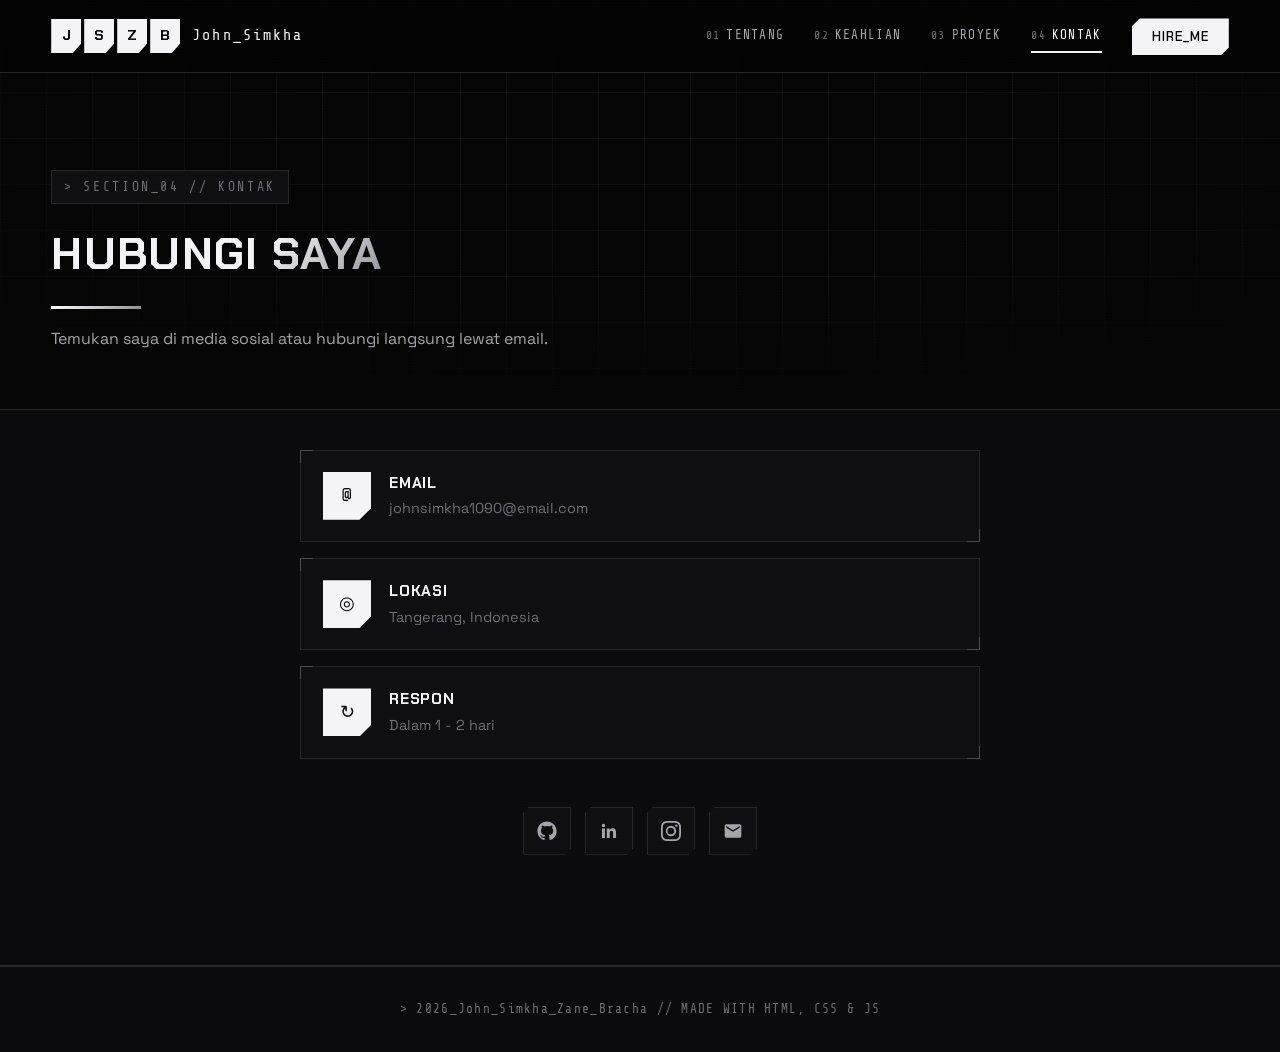
==== kontak.html @ 3b792aa2 "Ubah menjadi multi-halaman: tentang, keahlian, proyek, kontak terpisah" ====
<!DOCTYPE html>
<html lang="id">
<head>
  <meta charset="UTF-8">
  <meta name="viewport" content="width=device-width, initial-scale=1.0">
  <meta name="description" content="Kontak John Simkha Zane Bracha">
  <title>Kontak | John Simkha</title>
  <link rel="preconnect" href="https://fonts.googleapis.com">
  <link rel="preconnect" href="https://fonts.gstatic.com" crossorigin>
  <link href="https://fonts.googleapis.com/css2?family=Chakra+Petch:wght@500;600;700&family=Space+Grotesk:wght@400;500;600;700&family=Share+Tech+Mono&display=swap" rel="stylesheet">
  <link rel="stylesheet" href="css/style.css">
</head>
<body>

  <!-- SCANLINES OVERLAY -->
  <div class="scanlines" aria-hidden="true"></div>

  <!-- CURSOR CIRCLE -->
  <div class="cursor-glow" id="cursorGlow"></div>

  <!-- NAVBAR -->
  <header class="navbar" id="navbar">
    <div class="container nav-container">
      <a href="index.html" class="logo">
        <span class="logo-mark">
          <span class="logo-letter">J</span><span class="logo-letter">S</span><span class="logo-letter">Z</span><span class="logo-letter">B</span>
        </span>
        <span class="logo-text">John_Simkha</span>
      </a>
      <button class="menu-toggle" id="menuToggle" aria-label="Buka menu">
        <span></span><span></span><span></span>
      </button>
      <ul class="nav-links" id="navLinks">
        <li><a href="tentang.html" class="nav-link"><span class="nav-idx">01</span> Tentang</a></li>
        <li><a href="keahlian.html" class="nav-link"><span class="nav-idx">02</span> Keahlian</a></li>
        <li><a href="proyek.html" class="nav-link"><span class="nav-idx">03</span> Proyek</a></li>
        <li><a href="kontak.html" class="nav-link"><span class="nav-idx">04</span> Kontak</a></li>
        <li><a href="kontak.html" class="nav-cta">Hire_Me</a></li>
      </ul>
    </div>
  </header>

  <!-- PAGE HEADER -->
  <section id="kontak" class="page-hero">
    <div class="grid-overlay"></div>
    <div class="container">
      <span class="section-tag reveal">&gt; SECTION_04 // KONTAK</span>
      <h2 class="section-title reveal">Hubungi <span class="gradient-text">Saya</span></h2>
      <p class="section-sub reveal">Temukan saya di media sosial atau hubungi langsung lewat email.</p>
    </div>
  </section>

  <!-- KONTAK -->
  <section class="section section-alt page-content">
    <div class="container">
      <div class="contact-info reveal">
        <div class="contact-item">
          <span class="contact-icon">@</span>
          <div><strong>Email</strong><p>johnsimkha1090@email.com</p></div>
        </div>
        <div class="contact-item">
          <span class="contact-icon">◎</span>
          <div><strong>Lokasi</strong><p>Tangerang, Indonesia</p></div>
        </div>
        <div class="contact-item">
          <span class="contact-icon">↻</span>
          <div><strong>Respon</strong><p>Dalam 1 - 2 hari</p></div>
        </div>
      </div>
      <div class="contact-social reveal">
        <a href="https://github.com/alephszb" target="_blank" rel="noopener" aria-label="GitHub" title="GitHub"><svg viewBox="0 0 24 24" width="20" height="20" fill="currentColor"><path d="M12 .5C5.65.5.5 5.65.5 12c0 5.08 3.29 9.39 7.86 10.91.58.11.79-.25.79-.56 0-.27-.01-1.17-.02-2.12-3.2.7-3.87-1.36-3.87-1.36-.52-1.33-1.28-1.68-1.28-1.68-1.04-.71.08-.7.08-.7 1.15.08 1.76 1.19 1.76 1.19 1.03 1.76 2.7 1.25 3.36.96.1-.75.4-1.25.72-1.54-2.55-.29-5.23-1.28-5.23-5.68 0-1.26.45-2.28 1.19-3.09-.12-.29-.52-1.46.11-3.05 0 0 .97-.31 3.18 1.18a11.1 11.1 0 0 1 5.8 0c2.2-1.49 3.17-1.18 3.17-1.18.63 1.59.23 2.76.11 3.05.74.81 1.19 1.83 1.19 3.09 0 4.41-2.69 5.38-5.25 5.67.41.35.77 1.04.77 2.1 0 1.52-.01 2.74-.01 3.11 0 .31.21.68.8.56A10.5 10.5 0 0 0 23.5 12C23.5 5.65 18.35.5 12 .5z"/></svg></a>
        <a href="https://www.linkedin.com/in/john-simkha-154985428/" target="_blank" rel="noopener" aria-label="LinkedIn" title="LinkedIn"><svg viewBox="0 0 24 24" width="20" height="20" fill="currentColor"><path d="M20.45 20.45h-3.55v-5.57c0-1.33-.03-3.04-1.85-3.04-1.85 0-2.14 1.45-2.14 2.94v5.67H9.35V9h3.41v1.56h.05c.48-.9 1.64-1.85 3.37-1.85 3.6 0 4.27 2.37 4.27 5.46v6.28zM5.34 7.43a2.06 2.06 0 1 1 0-4.12 2.06 2.06 0 0 1 0 4.12zM7.12 20.45H3.55V9h3.57v11.45z"/></svg></a>
        <a href="https://www.instagram.com/alephszb" target="_blank" rel="noopener" aria-label="Instagram" title="Instagram"><svg viewBox="0 0 24 24" width="20" height="20" fill="currentColor"><path d="M12 2.16c3.2 0 3.58.01 4.85.07 1.17.05 1.8.25 2.23.41.56.22.96.48 1.38.9.42.42.68.82.9 1.38.16.42.36 1.06.41 2.23.06 1.27.07 1.65.07 4.85s-.01 3.58-.07 4.85c-.05 1.17-.25 1.8-.41 2.23-.22.56-.48.96-.9 1.38-.42.42-.82.68-1.38.9-.42.16-1.06.36-2.23.41-1.27.06-1.65.07-4.85.07s-3.58-.01-4.85-.07c-1.17-.05-1.8-.25-2.23-.41a3.72 3.72 0 0 1-1.38-.9 3.72 3.72 0 0 1-.9-1.38c-.16-.42-.36-1.06-.41-2.23-.06-1.27-.07-1.65-.07-4.85s.01-3.58.07-4.85c.05-1.17.25-1.8.41-2.23.22-.56.48-.96.9-1.38.42-.42.82-.68 1.38-.9.42-.16 1.06-.36 2.23-.41 1.27-.06 1.65-.07 4.85-.07zM12 0C8.74 0 8.33.01 7.05.07 5.78.13 4.9.33 4.14.63a5.9 5.9 0 0 0-2.13 1.39A5.9 5.9 0 0 0 .63 4.13C.33 4.9.13 5.78.07 7.05.01 8.33 0 8.74 0 12s.01 3.67.07 4.95c.06 1.27.26 2.15.56 2.91.31.8.73 1.48 1.38 2.13a5.9 5.9 0 0 0 2.13 1.39c.77.3 1.64.5 2.91.56C8.33 23.99 8.74 24 12 24s3.67-.01 4.95-.07c1.27-.06 2.15-.26 2.91-.56a5.9 5.9 0 0 0 2.13-1.39 5.9 5.9 0 0 0 1.38-2.13c.3-.76.5-1.64.56-2.91.06-1.28.07-1.69.07-4.95s-.01-3.67-.07-4.95c-.06-1.27-.26-2.15-.56-2.91a5.9 5.9 0 0 0-1.38-2.13A5.9 5.9 0 0 0 19.86.63c-.76-.3-1.64-.5-2.91-.56C15.67.01 15.26 0 12 0zm0 5.84A6.16 6.16 0 1 0 12 18.16 6.16 6.16 0 0 0 12 5.84zm0 10.15a4 4 0 1 1 0-7.99 4 4 0 0 1 0 7.99zm7.85-10.4a1.44 1.44 0 1 1-2.88 0 1.44 1.44 0 0 1 2.88 0z"/></svg></a>
        <a href="https://mail.google.com/mail/?view=cm&amp;fs=1&amp;to=johnsimkha1090@gmail.com" target="_blank" rel="noopener" aria-label="Email" title="Email"><svg viewBox="0 0 24 24" width="20" height="20" fill="currentColor"><path d="M20 4H4a2 2 0 0 0-2 2v12a2 2 0 0 0 2 2h16a2 2 0 0 0 2-2V6a2 2 0 0 0-2-2zm0 4-8 5-8-5V6l8 5 8-5v2z"/></svg></a>
      </div>
    </div>
  </section>

  <!-- FOOTER -->
  <footer class="footer">
    <div class="container">
      <p>&gt; 2026_John_Simkha_Zane_Bracha // MADE WITH HTML, CSS &amp; JS</p>
    </div>
  </footer>

  <script src="js/script.js"></script>
</body>
</html>
---- css/style.css ----
/* ============================================================
   MONOCHROME CYBERPUNK THEME — John Simkha Zane Bracha
   Palet: hitam, putih, abu-abu
   ============================================================ */

/* ===== VARIABEL ===== */
:root {
  --bg: #050506;
  --bg-alt: #0b0b0d;
  --surface: #0f0f12;
  --surface-2: #16161a;
  --border: #26262b;
  --border-strong: #3a3a42;
  --text: #f4f4f6;
  --text-muted: #a3a3ab;
  --text-dim: #6d6d75;
  --gradient: linear-gradient(135deg, #ffffff 0%, #8f8f98 100%);
  --gradient-invert: linear-gradient(135deg, #0a0a0c 0%, #3a3a42 100%);
  --shadow: 0 24px 64px rgba(0, 0, 0, 0.65);
  --glow: 0 0 28px rgba(255, 255, 255, 0.1);
  --radius-sm: 8px;
  --radius: 16px;
  --transition: 0.3s cubic-bezier(0.4, 0, 0.2, 1);
  --font-display: 'Chakra Petch', 'Space Grotesk', sans-serif;
  --font-body: 'Space Grotesk', sans-serif;
  --font-mono: 'Share Tech Mono', monospace;
}

/* ===== RESET & BASE ===== */
* {
  margin: 0;
  padding: 0;
  box-sizing: border-box;
}

html {
  scroll-behavior: smooth;
}

body {
  font-family: var(--font-body);
  background: var(--bg);
  color: var(--text);
  line-height: 1.7;
  overflow-x: hidden;
}

img {
  max-width: 100%;
  display: block;
}

a {
  text-decoration: none;
  color: inherit;
}

ul {
  list-style: none;
}

.container {
  width: min(1200px, 92%);
  margin: 0 auto;
}

::selection {
  background: var(--text);
  color: var(--bg);
}

/* Scrollbar */
::-webkit-scrollbar {
  width: 10px;
}
::-webkit-scrollbar-track {
  background: var(--bg);
}
::-webkit-scrollbar-thumb {
  background: var(--border-strong);
  border-radius: 6px;
}
::-webkit-scrollbar-thumb:hover {
  background: var(--text-dim);
}

/* ===== SCANLINES OVERLAY ===== */
.scanlines {
  position: fixed;
  inset: 0;
  z-index: 9999;
  pointer-events: none;
  background: repeating-linear-gradient(
    to bottom,
    rgba(255, 255, 255, 0.025) 0px,
    rgba(255, 255, 255, 0.025) 1px,
    transparent 1px,
    transparent 3px
  );
  mix-blend-mode: overlay;
}

/* ===== CURSOR CIRCLE ===== */
.cursor-glow {
  position: fixed;
  width: 28px;
  height: 28px;
  left: 0;
  top: 0;
  border: 2px solid var(--text);
  border-radius: 50%;
  background: rgba(255, 255, 255, 0.08);
  box-shadow: 0 0 14px rgba(255, 255, 255, 0.25);
  pointer-events: none;
  z-index: 9999;
  opacity: 0;
  transition: width var(--transition), height var(--transition), opacity 0.2s ease;
}

.cursor-glow.hover {
  width: 46px;
  height: 46px;
  background: rgba(255, 255, 255, 0.14);
  box-shadow: 0 0 22px rgba(255, 255, 255, 0.35);
}

/* ===== TYPOGRAPHY UMUM ===== */
.gradient-text {
  background: var(--gradient);
  -webkit-background-clip: text;
  background-clip: text;
  -webkit-text-fill-color: transparent;
  color: transparent;
}

/* ===== NAVBAR ===== */
.navbar {
  position: fixed;
  top: 0;
  left: 0;
  right: 0;
  z-index: 1000;
  background: rgba(5, 5, 6, 0.82);
  backdrop-filter: blur(14px);
  -webkit-backdrop-filter: blur(14px);
  border-bottom: 1px solid var(--border);
  transition: background var(--transition), border-color var(--transition);
}

.navbar.scrolled {
  background: rgba(5, 5, 6, 0.96);
  border-bottom-color: var(--border-strong);
}

.nav-container {
  display: flex;
  align-items: center;
  justify-content: space-between;
  height: 72px;
}

.logo {
  display: flex;
  align-items: center;
  gap: 12px;
}

.logo-mark {
  display: flex;
  gap: 3px;
}

.logo-letter {
  width: 30px;
  height: 34px;
  display: grid;
  place-items: center;
  background: var(--text);
  color: var(--bg);
  font-family: var(--font-display);
  font-weight: 700;
  font-size: 0.92rem;
  clip-path: polygon(0 0, 100% 0, 100% 72%, 72% 100%, 0 100%);
  transition: transform var(--transition);
}

.logo:hover .logo-letter {
  transform: translateY(-3px);
}

.logo-text {
  font-family: var(--font-mono);
  font-size: 0.95rem;
  letter-spacing: 0.14em;
  color: var(--text);
}

.nav-links {
  display: flex;
  align-items: center;
  gap: 30px;
}

.nav-link {
  display: flex;
  align-items: baseline;
  gap: 6px;
  font-family: var(--font-mono);
  font-size: 0.8rem;
  letter-spacing: 0.1em;
  text-transform: uppercase;
  color: var(--text-muted);
  position: relative;
  padding: 6px 0;
  transition: color var(--transition);
}

.nav-idx {
  color: var(--text-dim);
  font-size: 0.72rem;
}

.nav-link::after {
  content: '';
  position: absolute;
  left: 0;
  bottom: 0;
  width: 0;
  height: 2px;
  background: var(--text);
  transition: width var(--transition);
}

.nav-link:hover,
.nav-link.active {
  color: var(--text);
}

.nav-link:hover::after,
.nav-link.active::after {
  width: 100%;
}

.nav-cta {
  font-family: var(--font-display);
  font-size: 0.8rem;
  font-weight: 600;
  letter-spacing: 0.08em;
  text-transform: uppercase;
  padding: 10px 20px;
  color: var(--bg);
  background: var(--text);
  clip-path: polygon(8px 0, 100% 0, 100% calc(100% - 8px), calc(100% - 8px) 100%, 0 100%, 0 8px);
  transition: background var(--transition), color var(--transition);
}

.nav-cta:hover {
  background: var(--text-muted);
}

.menu-toggle {
  display: none;
  flex-direction: column;
  justify-content: center;
  gap: 6px;
  width: 44px;
  height: 44px;
  background: transparent;
  border: 1px solid var(--border);
  border-radius: 6px;
  cursor: pointer;
  padding: 0 10px;
}

.menu-toggle span {
  display: block;
  height: 2px;
  background: var(--text);
  transition: transform var(--transition), opacity var(--transition);
}

.menu-toggle.open span:nth-child(1) {
  transform: translateY(8px) rotate(45deg);
}
.menu-toggle.open span:nth-child(2) {
  opacity: 0;
}
.menu-toggle.open span:nth-child(3) {
  transform: translateY(-8px) rotate(-45deg);
}

/* ===== HERO ===== */
.hero {
  position: relative;
  min-height: 100vh;
  display: flex;
  align-items: center;
  padding: 140px 0 80px;
  overflow: hidden;
}

.grid-overlay {
  position: absolute;
  inset: 0;
  background-image:
    linear-gradient(rgba(255, 255, 255, 0.045) 1px, transparent 1px),
    linear-gradient(90deg, rgba(255, 255, 255, 0.045) 1px, transparent 1px);
  background-size: 46px 46px;
  mask-image: radial-gradient(ellipse 70% 60% at 50% 40%, #000 40%, transparent 100%);
  -webkit-mask-image: radial-gradient(ellipse 70% 60% at 50% 40%, #000 40%, transparent 100%);
  pointer-events: none;
}

.hero-content {
  position: relative;
  z-index: 1;
}

.hero-badge {
  display: inline-flex;
  align-items: center;
  gap: 10px;
  font-family: var(--font-mono);
  font-size: 0.78rem;
  letter-spacing: 0.18em;
  color: var(--text-muted);
  border: 1px solid var(--border);
  background: var(--surface);
  padding: 8px 16px;
  margin-bottom: 28px;
  text-transform: uppercase;
}

.pulse-dot {
  width: 8px;
  height: 8px;
  background: var(--text);
  box-shadow: 0 0 10px rgba(255, 255, 255, 0.9);
  animation: pulse 1.6s ease-in-out infinite;
}

@keyframes pulse {
  0%, 100% { opacity: 1; transform: scale(1); }
  50% { opacity: 0.35; transform: scale(0.7); }
}

.hero-greeting {
  font-family: var(--font-mono);
  color: var(--text-dim);
  font-size: 1rem;
  letter-spacing: 0.2em;
  margin-bottom: 12px;
}

.hero-name {
  font-family: var(--font-display);
  font-size: clamp(2.6rem, 7vw, 5rem);
  font-weight: 700;
  line-height: 1.08;
  text-transform: uppercase;
  letter-spacing: 0.02em;
  margin-bottom: 18px;
  position: relative;
  display: inline-block;
}

/* Efek glitch monokrom */
.hero-name::before,
.hero-name::after {
  content: attr(data-text);
  position: absolute;
  inset: 0;
  white-space: nowrap;
  pointer-events: none;
  overflow: hidden;
}

.hero-name::before {
  color: var(--text-dim);
  clip-path: inset(0 0 62% 0);
  animation: glitch-a 3.6s infinite steps(2, jump-none);
}

.hero-name::after {
  color: var(--text-muted);
  clip-path: inset(46% 0 0 0);
  animation: glitch-b 2.9s infinite steps(2, jump-none);
}

@keyframes glitch-a {
  0%, 84%, 100% { transform: translate(0, 0); opacity: 0; }
  86% { transform: translate(-4px, 2px); opacity: 0.5; }
  89% { transform: translate(4px, -1px); opacity: 0.35; }
  92% { transform: translate(0, 0); opacity: 0; }
}

@keyframes glitch-b {
  0%, 80%, 100% { transform: translate(0, 0); opacity: 0; }
  83% { transform: translate(3px, -2px); opacity: 0.4; }
  86% { transform: translate(-3px, 1px); opacity: 0.3; }
  90% { transform: translate(0, 0); opacity: 0; }
}

.hero-role {
  font-family: var(--font-display);
  font-size: clamp(1.15rem, 3vw, 1.7rem);
  font-weight: 600;
  color: var(--text-muted);
  margin-bottom: 22px;
}

.term-cursor {
  display: inline-block;
  width: 0.55em;
  height: 1.05em;
  background: var(--text);
  margin-left: 8px;
  vertical-align: text-bottom;
  animation: blink 1s steps(2, start) infinite;
}

@keyframes blink {
  to { visibility: hidden; }
}

.hero-desc {
  max-width: 640px;
  color: var(--text-muted);
  font-size: 1.02rem;
  margin-bottom: 34px;
}

.hero-actions {
  display: flex;
  gap: 16px;
  flex-wrap: wrap;
  align-items: center;
  margin-bottom: 40px;
}

.hero-status {
  display: flex;
  flex-wrap: wrap;
  gap: 18px;
  font-family: var(--font-mono);
  font-size: 0.78rem;
  color: var(--text-dim);
  letter-spacing: 0.12em;
}

.scroll-indicator {
  position: absolute;
  bottom: 34px;
  left: 50%;
  transform: translateX(-50%);
  width: 26px;
  height: 44px;
  border: 1px solid var(--border-strong);
  border-radius: 14px;
  display: flex;
  justify-content: center;
  padding-top: 8px;
}

.scroll-indicator span {
  width: 3px;
  height: 9px;
  background: var(--text);
  border-radius: 2px;
  animation: scroll-wheel 1.8s ease-in-out infinite;
}

@keyframes scroll-wheel {
  0% { transform: translateY(0); opacity: 1; }
  100% { transform: translateY(14px); opacity: 0; }
}

/* ===== BUTTONS ===== */
.btn {
  display: inline-flex;
  align-items: center;
  gap: 10px;
  padding: 14px 28px;
  font-family: var(--font-display);
  font-weight: 600;
  font-size: 0.86rem;
  letter-spacing: 0.08em;
  text-transform: uppercase;
  cursor: pointer;
  transition: all var(--transition);
}

.btn-primary {
  color: var(--bg);
  background: var(--text);
  clip-path: polygon(10px 0, 100% 0, 100% calc(100% - 10px), calc(100% - 10px) 100%, 0 100%, 0 10px);
}

.btn-primary:hover {
  background: var(--text-muted);
  transform: translateY(-2px);
  box-shadow: 0 12px 30px rgba(0, 0, 0, 0.5);
}

.btn-ghost {
  color: var(--text);
  background: transparent;
  border: 1px solid var(--border-strong);
  border-radius: 4px;
}

.btn-ghost:hover {
  background: var(--text);
  color: var(--bg);
  border-color: var(--text);
  transform: translateY(-2px);
}

.btn-sm {
  padding: 10px 18px;
  font-size: 0.76rem;
}

.btn-icon {
  font-size: 1rem;
}

.btn-arrow {
  transition: transform var(--transition);
}

.btn:hover .btn-arrow {
  transform: translateX(4px);
}

/* ===== MARQUEE ===== */
.marquee {
  border-top: 1px solid var(--border);
  border-bottom: 1px solid var(--border);
  background: var(--bg-alt);
  overflow: hidden;
  padding: 18px 0;
}

.marquee-track {
  display: flex;
  width: max-content;
  animation: marquee 24s linear infinite;
}

.marquee-track span {
  font-family: var(--font-mono);
  font-size: 0.9rem;
  letter-spacing: 0.22em;
  text-transform: uppercase;
  color: var(--text-muted);
  white-space: nowrap;
}

.marquee-track span::after {
  content: ' //';
  color: var(--text-dim);
  margin: 0 40px;
}

@keyframes marquee {
  to { transform: translateX(-50%); }
}

/* ===== SECTION UMUM ===== */
.section {
  padding: 110px 0;
  position: relative;
}

.section-alt {
  background: var(--bg-alt);
  border-top: 1px solid var(--border);
  border-bottom: 1px solid var(--border);
}

.section-head {
  margin-bottom: 20px;
}

.section-tag {
  font-family: var(--font-mono);
  font-size: 0.82rem;
  letter-spacing: 0.2em;
  color: var(--text-dim);
  display: inline-block;
  margin-bottom: 12px;
  padding: 5px 12px;
  border: 1px solid var(--border);
  background: var(--surface);
}

.section-title {
  font-family: var(--font-display);
  font-size: clamp(1.9rem, 4.5vw, 2.8rem);
  font-weight: 700;
  text-transform: uppercase;
  letter-spacing: 0.03em;
  position: relative;
}

.section-title::after {
  content: '';
  display: block;
  width: 90px;
  height: 3px;
  background: var(--gradient);
  margin-top: 14px;
}

.section-sub {
  color: var(--text-muted);
  font-size: 1rem;
  max-width: 520px;
  margin-bottom: 48px;
}

/* ===== TENTANG ===== */
.about-grid {
  display: grid;
  grid-template-columns: 1fr 1.1fr;
  gap: 64px;
  align-items: center;
}

.about-photo {
  position: relative;
}

.photo-frame {
  position: relative;
  padding: 14px;
  background: var(--surface);
  border: 1px solid var(--border-strong);
  clip-path: polygon(20px 0, 100% 0, 100% calc(100% - 20px), calc(100% - 20px) 100%, 0 100%, 0 20px);
}

.photo-frame img {
  width: 100%;
  filter: grayscale(100%) contrast(1.08);
  aspect-ratio: 1 / 1.05;
  object-fit: cover;
  clip-path: polygon(14px 0, 100% 0, 100% calc(100% - 14px), calc(100% - 14px) 100%, 0 100%, 0 14px);
}

.photo-frame::before {
  content: 'IMG.SELF';
  position: absolute;
  top: 26px;
  left: -14px;
  background: var(--text);
  color: var(--bg);
  font-family: var(--font-mono);
  font-size: 0.7rem;
  letter-spacing: 0.14em;
  padding: 5px 12px;
  z-index: 2;
}

.photo-frame::after {
  content: 'JOHN_SIMKHA';
  position: absolute;
  bottom: 26px;
  right: -14px;
  background: var(--bg);
  color: var(--text);
  border: 1px solid var(--border-strong);
  font-family: var(--font-mono);
  font-size: 0.7rem;
  letter-spacing: 0.14em;
  padding: 5px 12px;
  z-index: 2;
}

.float-card {
  position: absolute;
  display: flex;
  align-items: center;
  gap: 12px;
  background: var(--surface-2);
  border: 1px solid var(--border-strong);
  padding: 12px 16px;
  box-shadow: var(--shadow);
}

.float-card strong {
  display: block;
  font-family: var(--font-display);
  font-size: 0.85rem;
  text-transform: uppercase;
  letter-spacing: 0.05em;
}

.float-card small {
  color: var(--text-dim);
  font-size: 0.74rem;
}

.float-icon {
  font-family: var(--font-mono);
  font-size: 0.78rem;
  color: var(--bg);
  background: var(--text);
  padding: 6px 8px;
}

.float-card-1 { top: 8%; left: -18px; }
.float-card-2 { top: 42%; right: -24px; }
.float-card-3 { bottom: 20%; left: -24px; }
.float-card-4 { bottom: -6%; right: 6%; }

.about-text p {
  color: var(--text-muted);
  margin-bottom: 18px;
  font-size: 1rem;
}

.about-text strong {
  font-weight: 600;
}

.about-info {
  display: grid;
  grid-template-columns: 1fr 1fr;
  gap: 12px;
  margin: 28px 0 34px;
}

.about-info li {
  padding: 14px 16px;
  background: var(--surface);
  border: 1px solid var(--border);
  color: var(--text-muted);
  font-size: 0.9rem;
  transition: border-color var(--transition), transform var(--transition);
}

.about-info li:hover {
  border-color: var(--text-dim);
  transform: translateY(-2px);
}

.about-info span {
  display: block;
  font-family: var(--font-mono);
  font-size: 0.72rem;
  letter-spacing: 0.16em;
  text-transform: uppercase;
  color: var(--text-dim);
  margin-bottom: 4px;
}

/* ===== KEAHLIAN ===== */
.skills-grid {
  display: grid;
  grid-template-columns: repeat(auto-fit, minmax(240px, 1fr));
  gap: 24px;
}

.skill-card {
  position: relative;
  background: var(--surface);
  border: 1px solid var(--border);
  padding: 30px 26px;
  transition: border-color var(--transition), transform var(--transition);
}

.skill-card::before,
.skill-card::after {
  content: '';
  position: absolute;
  width: 14px;
  height: 14px;
  border: 1px solid var(--text-dim);
  opacity: 0.5;
  transition: opacity var(--transition);
}

.skill-card::before {
  top: -1px;
  left: -1px;
  border-right: none;
  border-bottom: none;
}

.skill-card::after {
  bottom: -1px;
  right: -1px;
  border-left: none;
  border-top: none;
}

.skill-card:hover {
  border-color: var(--text-dim);
  transform: translateY(-4px);
}

.skill-card:hover::before,
.skill-card:hover::after {
  opacity: 1;
}

.skill-icon {
  width: 56px;
  height: 56px;
  display: grid;
  place-items: center;
  background: var(--bg-alt);
  border: 1px solid var(--border);
  margin-bottom: 20px;
}

.skill-icon span {
  font-family: var(--font-mono);
  font-size: 1.15rem;
  color: var(--text);
}

.skill-card h3 {
  font-family: var(--font-display);
  font-size: 1.05rem;
  text-transform: uppercase;
  letter-spacing: 0.05em;
  margin-bottom: 18px;
}

.progress {
  height: 8px;
  background: var(--bg-alt);
  border: 1px solid var(--border);
  padding: 1px;
}

.progress-bar {
  height: 100%;
  width: 0;
  background: var(--gradient);
  transition: width 1.2s cubic-bezier(0.4, 0, 0.2, 1);
}

/* ===== PROYEK ===== */
.projects-grid {
  display: grid;
  grid-template-columns: repeat(auto-fit, minmax(300px, 1fr));
  gap: 26px;
}

.project-card {
  background: var(--surface);
  border: 1px solid var(--border);
  transition: border-color var(--transition), transform var(--transition);
}

.project-card:hover {
  border-color: var(--text-dim);
  transform: translateY(-6px);
}

.project-thumb {
  position: relative;
  display: grid;
  place-items: center;
  min-height: 180px;
  background: var(--gradient-invert);
  border-bottom: 1px solid var(--border);
  overflow: hidden;
}

.thumb-code {
  font-family: var(--font-mono);
  font-size: 1.9rem;
  letter-spacing: 0.12em;
  color: var(--text);
  transition: opacity var(--transition);
}

.project-thumb::before {
  content: '';
  position: absolute;
  inset: 0;
  background-image:
    linear-gradient(rgba(255, 255, 255, 0.04) 1px, transparent 1px),
    linear-gradient(90deg, rgba(255, 255, 255, 0.04) 1px, transparent 1px);
  background-size: 30px 30px;
}

.project-overlay {
  position: absolute;
  inset: 0;
  display: grid;
  place-items: center;
  background: rgba(5, 5, 6, 0.88);
  opacity: 0;
  transition: opacity var(--transition);
}

.project-card:hover .project-overlay {
  opacity: 1;
}

.project-card:hover .thumb-code {
  opacity: 0;
}

.project-body {
  padding: 24px;
}

.project-body h3 {
  font-family: var(--font-display);
  font-size: 1.02rem;
  text-transform: uppercase;
  letter-spacing: 0.04em;
  margin-bottom: 10px;
}

.project-body p {
  color: var(--text-muted);
  font-size: 0.92rem;
  margin-bottom: 16px;
}

.tags {
  display: flex;
  flex-wrap: wrap;
  gap: 8px;
}

.tag {
  font-family: var(--font-mono);
  font-size: 0.72rem;
  letter-spacing: 0.08em;
  text-transform: uppercase;
  color: var(--text-muted);
  border: 1px solid var(--border);
  padding: 5px 10px;
}

/* ===== KONTAK ===== */
.contact-info {
  display: flex;
  flex-direction: column;
  gap: 16px;
  max-width: 680px;
  margin: 0 auto 48px;
}

.contact-item {
  display: flex;
  align-items: center;
  gap: 18px;
  padding: 20px 22px;
  background: var(--surface);
  border: 1px solid var(--border);
  position: relative;
  transition: border-color var(--transition), transform var(--transition);
}

.contact-item::before,
.contact-item::after {
  content: '';
  position: absolute;
  width: 12px;
  height: 12px;
  border: 1px solid var(--text-dim);
  opacity: 0.5;
}

.contact-item::before {
  top: -1px;
  left: -1px;
  border-right: none;
  border-bottom: none;
}

.contact-item::after {
  bottom: -1px;
  right: -1px;
  border-left: none;
  border-top: none;
}

.contact-item:hover {
  border-color: var(--text-dim);
  transform: translateX(6px);
}

.contact-icon {
  display: grid;
  place-items: center;
  width: 48px;
  height: 48px;
  flex-shrink: 0;
  background: var(--text);
  color: var(--bg);
  font-family: var(--font-mono);
  font-size: 1.1rem;
  clip-path: polygon(0 0, 100% 0, 100% 76%, 76% 100%, 0 100%);
}

.contact-item strong {
  display: block;
  font-family: var(--font-display);
  font-size: 0.95rem;
  text-transform: uppercase;
  letter-spacing: 0.05em;
}

.contact-item p {
  color: var(--text-dim);
  font-size: 0.9rem;
}

.contact-social {
  display: flex;
  justify-content: center;
  gap: 14px;
}

.contact-social a {
  display: grid;
  place-items: center;
  width: 48px;
  height: 48px;
  background: var(--surface);
  border: 1px solid var(--border);
  color: var(--text-muted);
  clip-path: polygon(6px 0, 100% 0, 100% calc(100% - 6px), calc(100% - 6px) 100%, 0 100%, 0 6px);
  transition: all var(--transition);
}

.contact-social a:hover {
  background: var(--text);
  color: var(--bg);
  border-color: var(--text);
  transform: translateY(-4px);
  box-shadow: var(--glow);
}

/* ===== HALAMAN TERPISAH ===== */
.page-hero {
  position: relative;
  padding: 170px 0 56px;
}

.page-hero .section-title {
  margin-bottom: 16px;
}

.page-hero .section-sub {
  margin-bottom: 0;
}

.page-content {
  padding-top: 40px;
}

/* ===== INDEX / EXPLORE ===== */
.explore-grid {
  display: grid;
  grid-template-columns: repeat(auto-fit, minmax(240px, 1fr));
  gap: 24px;
}

.explore-card {
  position: relative;
  display: block;
  background: var(--surface);
  border: 1px solid var(--border);
  padding: 30px 26px;
  transition: border-color var(--transition), transform var(--transition), background var(--transition);
}

.explore-card::before,
.explore-card::after {
  content: '';
  position: absolute;
  width: 14px;
  height: 14px;
  border: 1px solid var(--text-dim);
  opacity: 0.5;
  transition: opacity var(--transition);
}

.explore-card::before {
  top: -1px;
  left: -1px;
  border-right: none;
  border-bottom: none;
}

.explore-card::after {
  bottom: -1px;
  right: -1px;
  border-left: none;
  border-top: none;
}

.explore-card:hover {
  border-color: var(--text-dim);
  background: var(--surface-2);
  transform: translateY(-4px);
}

.explore-card:hover::before,
.explore-card:hover::after {
  opacity: 1;
}

.explore-idx {
  font-family: var(--font-mono);
  font-size: 0.8rem;
  letter-spacing: 0.16em;
  color: var(--text-dim);
}

.explore-card h3 {
  font-family: var(--font-display);
  font-size: 1.25rem;
  text-transform: uppercase;
  letter-spacing: 0.04em;
  margin: 12px 0 8px;
}

.explore-card p {
  color: var(--text-muted);
  font-size: 0.9rem;
  margin-bottom: 0;
}

.explore-arrow {
  position: absolute;
  top: 24px;
  right: 22px;
  font-size: 1.2rem;
  color: var(--text-dim);
  transition: color var(--transition), transform var(--transition);
}

.explore-card:hover .explore-arrow {
  color: var(--text);
  transform: translateX(4px);
}

/* ===== FOOTER ===== */
.footer {
  border-top: 1px solid var(--border);
  background: var(--bg-alt);
  text-align: center;
  padding: 32px 0;
}

.footer p {
  font-family: var(--font-mono);
  font-size: 0.8rem;
  letter-spacing: 0.1em;
  color: var(--text-dim);
}

/* ===== ANIMASI REVEAL ===== */
.reveal {
  opacity: 0;
  transform: translateY(40px);
  transition: opacity 0.7s ease, transform 0.7s ease;
}

.reveal.visible {
  opacity: 1;
  transform: translateY(0);
}

/* ===== RESPONSIVE ===== */
@media (max-width: 992px) {
  .about-grid {
    grid-template-columns: 1fr;
    gap: 80px;
  }

  .about-photo {
    max-width: 420px;
    margin: 0 auto;
  }

  .float-card-1 { left: 0; }
  .float-card-2 { right: 0; }
  .float-card-3 { left: 0; }
}

@media (max-width: 768px) {
  .navbar {
    width: 100%;
  }

  .logo-text {
    display: none;
  }

  .menu-toggle {
    display: flex;
  }

  .nav-links {
    position: fixed;
    top: 72px;
    left: 0;
    right: 0;
    flex-direction: column;
    align-items: flex-start;
    gap: 4px;
    background: rgba(5, 5, 6, 0.97);
    border-bottom: 1px solid var(--border-strong);
    padding: 20px 6%;
    transform: translateY(-130%);
    transition: transform 0.4s cubic-bezier(0.4, 0, 0.2, 1);
    z-index: 999;
  }

  .nav-links.open {
    transform: translateY(0);
  }

  .nav-link,
  .nav-cta {
    width: 100%;
    padding: 12px 0;
    border-bottom: 1px solid var(--border);
  }

  .nav-cta {
    clip-path: none;
    text-align: center;
    margin-top: 8px;
  }

  .hero {
    padding: 130px 0 90px;
  }

  .hero-actions {
    flex-direction: column;
    align-items: stretch;
  }

  .btn {
    justify-content: center;
  }

  .section {
    padding: 80px 0;
  }

  .about-info {
    grid-template-columns: 1fr;
  }

  .float-card {
    position: static;
    margin-top: 14px;
    width: 100%;
  }

  .photo-frame::before,
  .photo-frame::after {
    display: none;
  }
}

@media (prefers-reduced-motion: reduce) {
  * {
    animation-duration: 0.01ms !important;
    animation-iteration-count: 1 !important;
    transition-duration: 0.01ms !important;
  }
}
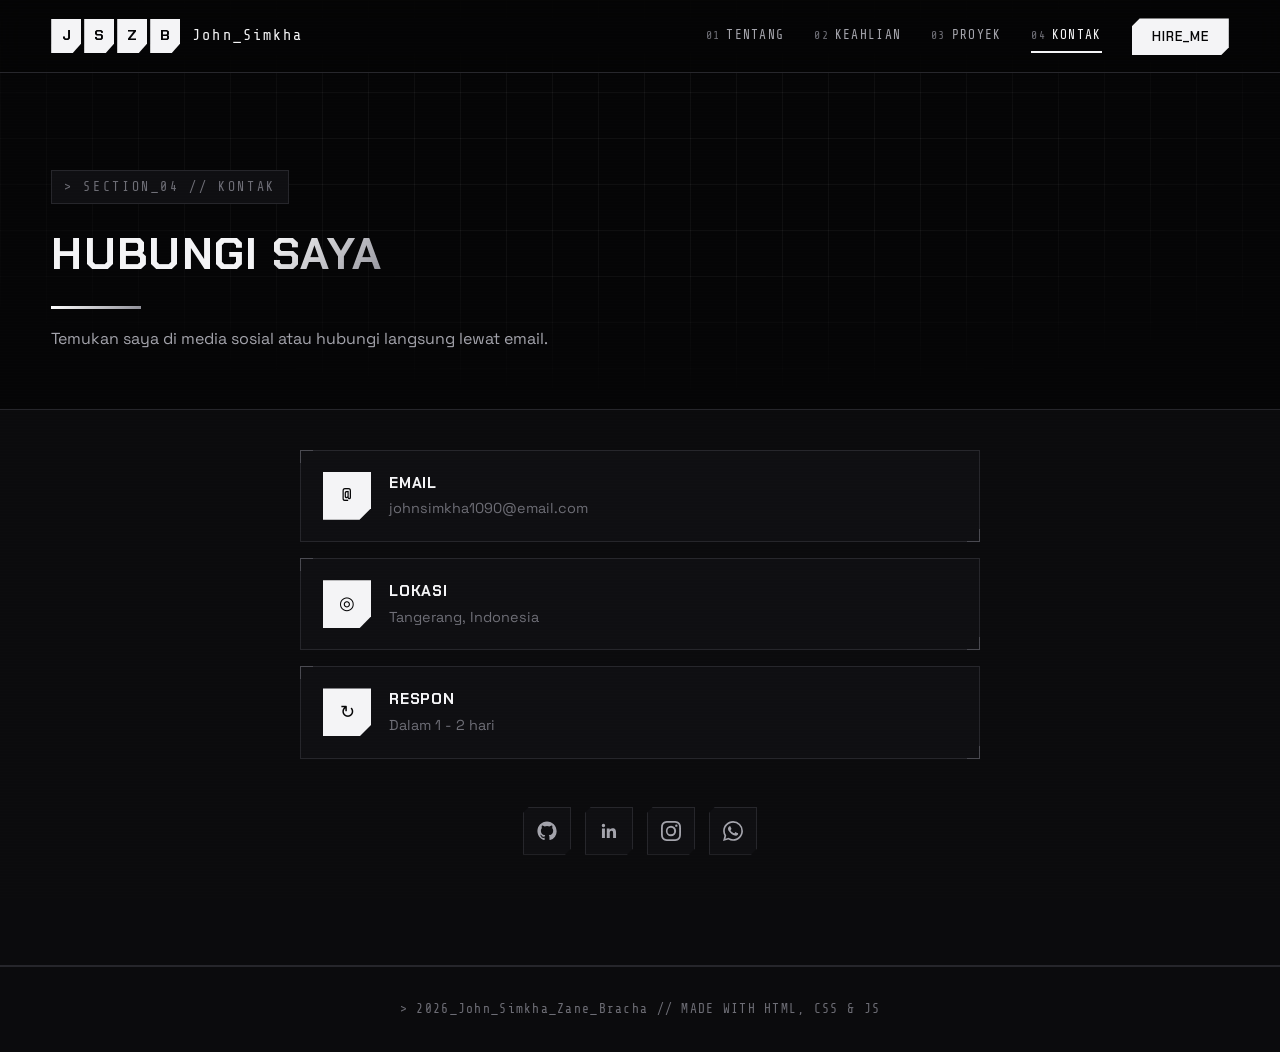
==== commit ce27d014: "Ganti tombol email menjadi WhatsApp di halaman Kontak" ====
--- a/kontak.html
+++ b/kontak.html
@@ -71,7 +71,7 @@
         <a href="https://github.com/alephszb" target="_blank" rel="noopener" aria-label="GitHub" title="GitHub"><svg viewBox="0 0 24 24" width="20" height="20" fill="currentColor"><path d="M12 .5C5.65.5.5 5.65.5 12c0 5.08 3.29 9.39 7.86 10.91.58.11.79-.25.79-.56 0-.27-.01-1.17-.02-2.12-3.2.7-3.87-1.36-3.87-1.36-.52-1.33-1.28-1.68-1.28-1.68-1.04-.71.08-.7.08-.7 1.15.08 1.76 1.19 1.76 1.19 1.03 1.76 2.7 1.25 3.36.96.1-.75.4-1.25.72-1.54-2.55-.29-5.23-1.28-5.23-5.68 0-1.26.45-2.28 1.19-3.09-.12-.29-.52-1.46.11-3.05 0 0 .97-.31 3.18 1.18a11.1 11.1 0 0 1 5.8 0c2.2-1.49 3.17-1.18 3.17-1.18.63 1.59.23 2.76.11 3.05.74.81 1.19 1.83 1.19 3.09 0 4.41-2.69 5.38-5.25 5.67.41.35.77 1.04.77 2.1 0 1.52-.01 2.74-.01 3.11 0 .31.21.68.8.56A10.5 10.5 0 0 0 23.5 12C23.5 5.65 18.35.5 12 .5z"/></svg></a>
         <a href="https://www.linkedin.com/in/john-simkha-154985428/" target="_blank" rel="noopener" aria-label="LinkedIn" title="LinkedIn"><svg viewBox="0 0 24 24" width="20" height="20" fill="currentColor"><path d="M20.45 20.45h-3.55v-5.57c0-1.33-.03-3.04-1.85-3.04-1.85 0-2.14 1.45-2.14 2.94v5.67H9.35V9h3.41v1.56h.05c.48-.9 1.64-1.85 3.37-1.85 3.6 0 4.27 2.37 4.27 5.46v6.28zM5.34 7.43a2.06 2.06 0 1 1 0-4.12 2.06 2.06 0 0 1 0 4.12zM7.12 20.45H3.55V9h3.57v11.45z"/></svg></a>
         <a href="https://www.instagram.com/alephszb" target="_blank" rel="noopener" aria-label="Instagram" title="Instagram"><svg viewBox="0 0 24 24" width="20" height="20" fill="currentColor"><path d="M12 2.16c3.2 0 3.58.01 4.85.07 1.17.05 1.8.25 2.23.41.56.22.96.48 1.38.9.42.42.68.82.9 1.38.16.42.36 1.06.41 2.23.06 1.27.07 1.65.07 4.85s-.01 3.58-.07 4.85c-.05 1.17-.25 1.8-.41 2.23-.22.56-.48.96-.9 1.38-.42.42-.82.68-1.38.9-.42.16-1.06.36-2.23.41-1.27.06-1.65.07-4.85.07s-3.58-.01-4.85-.07c-1.17-.05-1.8-.25-2.23-.41a3.72 3.72 0 0 1-1.38-.9 3.72 3.72 0 0 1-.9-1.38c-.16-.42-.36-1.06-.41-2.23-.06-1.27-.07-1.65-.07-4.85s.01-3.58.07-4.85c.05-1.17.25-1.8.41-2.23.22-.56.48-.96.9-1.38.42-.42.82-.68 1.38-.9.42-.16 1.06-.36 2.23-.41 1.27-.06 1.65-.07 4.85-.07zM12 0C8.74 0 8.33.01 7.05.07 5.78.13 4.9.33 4.14.63a5.9 5.9 0 0 0-2.13 1.39A5.9 5.9 0 0 0 .63 4.13C.33 4.9.13 5.78.07 7.05.01 8.33 0 8.74 0 12s.01 3.67.07 4.95c.06 1.27.26 2.15.56 2.91.31.8.73 1.48 1.38 2.13a5.9 5.9 0 0 0 2.13 1.39c.77.3 1.64.5 2.91.56C8.33 23.99 8.74 24 12 24s3.67-.01 4.95-.07c1.27-.06 2.15-.26 2.91-.56a5.9 5.9 0 0 0 2.13-1.39 5.9 5.9 0 0 0 1.38-2.13c.3-.76.5-1.64.56-2.91.06-1.28.07-1.69.07-4.95s-.01-3.67-.07-4.95c-.06-1.27-.26-2.15-.56-2.91a5.9 5.9 0 0 0-1.38-2.13A5.9 5.9 0 0 0 19.86.63c-.76-.3-1.64-.5-2.91-.56C15.67.01 15.26 0 12 0zm0 5.84A6.16 6.16 0 1 0 12 18.16 6.16 6.16 0 0 0 12 5.84zm0 10.15a4 4 0 1 1 0-7.99 4 4 0 0 1 0 7.99zm7.85-10.4a1.44 1.44 0 1 1-2.88 0 1.44 1.44 0 0 1 2.88 0z"/></svg></a>
-        <a href="https://mail.google.com/mail/?view=cm&amp;fs=1&amp;to=johnsimkha1090@gmail.com" target="_blank" rel="noopener" aria-label="Email" title="Email"><svg viewBox="0 0 24 24" width="20" height="20" fill="currentColor"><path d="M20 4H4a2 2 0 0 0-2 2v12a2 2 0 0 0 2 2h16a2 2 0 0 0 2-2V6a2 2 0 0 0-2-2zm0 4-8 5-8-5V6l8 5 8-5v2z"/></svg></a>
+        <a href="https://wa.me/6281381762200" target="_blank" rel="noopener" aria-label="WhatsApp" title="WhatsApp"><svg viewBox="0 0 24 24" width="20" height="20" fill="currentColor"><path d="M17.472 14.382c-.297-.149-1.758-.867-2.03-.967-.273-.099-.471-.148-.67.15-.197.297-.767.966-.94 1.164-.173.199-.347.223-.644.075-.297-.15-1.255-.463-2.39-1.475-.883-.788-1.48-1.761-1.653-2.059-.173-.297-.018-.458.13-.606.134-.133.297-.347.446-.52.149-.174.198-.298.297-.497.1-.198.05-.371-.025-.52-.075-.149-.669-1.612-.916-2.207-.242-.579-.487-.5-.669-.51-.173-.008-.371-.01-.57-.01-.198 0-.52.074-.792.372-.272.297-1.04 1.016-1.04 2.479 0 1.462 1.065 2.875 1.213 3.074.149.198 2.096 3.2 5.077 4.487.709.306 1.262.489 1.694.625.712.227 1.36.195 1.871.118.571-.085 1.758-.719 2.006-1.413.248-.694.248-1.289.173-1.413-.074-.124-.272-.198-.57-.347m-5.421 7.403h-.004a9.87 9.87 0 01-5.031-1.378l-.361-.214-3.741.982.998-3.648-.235-.374a9.86 9.86 0 01-1.51-5.26c.001-5.45 4.436-9.884 9.888-9.884 2.64 0 5.122 1.03 6.988 2.898a9.825 9.825 0 012.893 6.994c-.003 5.45-4.437 9.884-9.885 9.884m8.413-18.297A11.815 11.815 0 0012.05 0C5.495 0 .16 5.335.157 11.892c0 2.096.547 4.142 1.588 5.945L.057 24l6.305-1.654a11.882 11.882 0 005.683 1.448h.005c6.554 0 11.89-5.335 11.893-11.893a11.821 11.821 0 00-3.48-8.413z"/></svg></a>
       </div>
     </div>
   </section>
--- a/css/style.css
+++ b/css/style.css
@@ -851,6 +851,7 @@
 }
 
 .project-card {
+  display: block;
   background: var(--surface);
   border: 1px solid var(--border);
   transition: border-color var(--transition), transform var(--transition);
@@ -1058,6 +1059,203 @@
 
 .page-content {
   padding-top: 40px;
+}
+
+.page-hero .btn {
+  margin-top: 26px;
+}
+
+/* Slot kosong untuk halaman detail proyek */
+.empty-slot {
+  border: 1px dashed var(--border-strong);
+  background: var(--bg);
+  padding: 100px 30px;
+  text-align: center;
+}
+
+.empty-tag {
+  display: block;
+  font-family: var(--font-mono);
+  color: var(--text-dim);
+  letter-spacing: 0.18em;
+  font-size: 0.82rem;
+  margin-bottom: 12px;
+}
+
+.empty-slot p {
+  color: var(--text-dim);
+  font-size: 0.95rem;
+}
+
+/* ===== PANDUAN PROYEK (GUIDE) ===== */
+.guide-intro {
+  max-width: 720px;
+  margin-bottom: 44px;
+}
+
+.guide-intro .section-sub {
+  margin-bottom: 0;
+}
+
+.req-grid {
+  display: grid;
+  grid-template-columns: repeat(auto-fit, minmax(220px, 1fr));
+  gap: 18px;
+  margin-bottom: 60px;
+}
+
+.req-card {
+  background: var(--surface);
+  border: 1px solid var(--border);
+  padding: 22px;
+  transition: border-color var(--transition), transform var(--transition);
+}
+
+.req-card:hover {
+  border-color: var(--border-strong);
+  transform: translateY(-4px);
+}
+
+.req-code {
+  display: block;
+  font-family: var(--font-mono);
+  color: var(--text-dim);
+  font-size: 0.78rem;
+  letter-spacing: 0.16em;
+  margin-bottom: 10px;
+}
+
+.req-card h4 {
+  font-family: var(--font-display);
+  font-size: 1rem;
+  margin-bottom: 6px;
+}
+
+.req-card p {
+  color: var(--text-muted);
+  font-size: 0.88rem;
+  line-height: 1.6;
+}
+
+.steps {
+  display: grid;
+  gap: 40px;
+  margin-bottom: 60px;
+}
+
+.guide-step {
+  background: var(--bg-alt);
+  border: 1px solid var(--border);
+  padding: 26px 26px 30px;
+}
+
+.step-head {
+  display: flex;
+  align-items: baseline;
+  gap: 14px;
+  margin-bottom: 10px;
+}
+
+.step-num {
+  font-family: var(--font-mono);
+  color: var(--text-dim);
+  font-size: 0.9rem;
+  letter-spacing: 0.12em;
+  flex-shrink: 0;
+}
+
+.guide-step h3 {
+  font-family: var(--font-display);
+  font-size: 1.15rem;
+}
+
+.guide-step > p {
+  color: var(--text-muted);
+  font-size: 0.95rem;
+  line-height: 1.7;
+  margin-bottom: 18px;
+}
+
+.mono {
+  font-family: var(--font-mono);
+  color: var(--text);
+  font-size: 0.92em;
+}
+
+.term {
+  border: 1px solid var(--border-strong);
+  background: var(--surface);
+  overflow: hidden;
+}
+
+.term-bar {
+  display: flex;
+  align-items: center;
+  gap: 8px;
+  padding: 10px 14px;
+  background: var(--surface-2);
+  border-bottom: 1px solid var(--border);
+  font-family: var(--font-mono);
+  font-size: 0.72rem;
+  color: var(--text-dim);
+  letter-spacing: 0.14em;
+}
+
+.term-dot {
+  width: 9px;
+  height: 9px;
+  border-radius: 50%;
+  border: 1px solid var(--text-dim);
+  display: inline-block;
+  flex-shrink: 0;
+}
+
+.term pre {
+  margin: 0;
+  padding: 18px 20px;
+  overflow-x: auto;
+  font-family: var(--font-mono);
+  font-size: 0.85rem;
+  line-height: 1.8;
+  color: var(--text);
+  white-space: pre;
+}
+
+.term .c {
+  color: var(--text-dim);
+}
+
+.copy-btn {
+  margin-left: auto;
+  font-family: var(--font-mono);
+  font-size: 0.7rem;
+  letter-spacing: 0.1em;
+  padding: 5px 12px;
+}
+
+.note {
+  border: 1px solid var(--border-strong);
+  border-left: 3px solid var(--text);
+  background: var(--surface);
+  padding: 18px 22px;
+  font-size: 0.9rem;
+  color: var(--text-muted);
+  line-height: 1.7;
+}
+
+.note .mono {
+  font-size: 0.95em;
+}
+
+@media (max-width: 560px) {
+  .guide-step {
+    padding: 20px 16px 24px;
+  }
+
+  .term pre {
+    font-size: 0.78rem;
+    padding: 14px 16px;
+  }
 }
 
 /* ===== INDEX / EXPLORE ===== */
